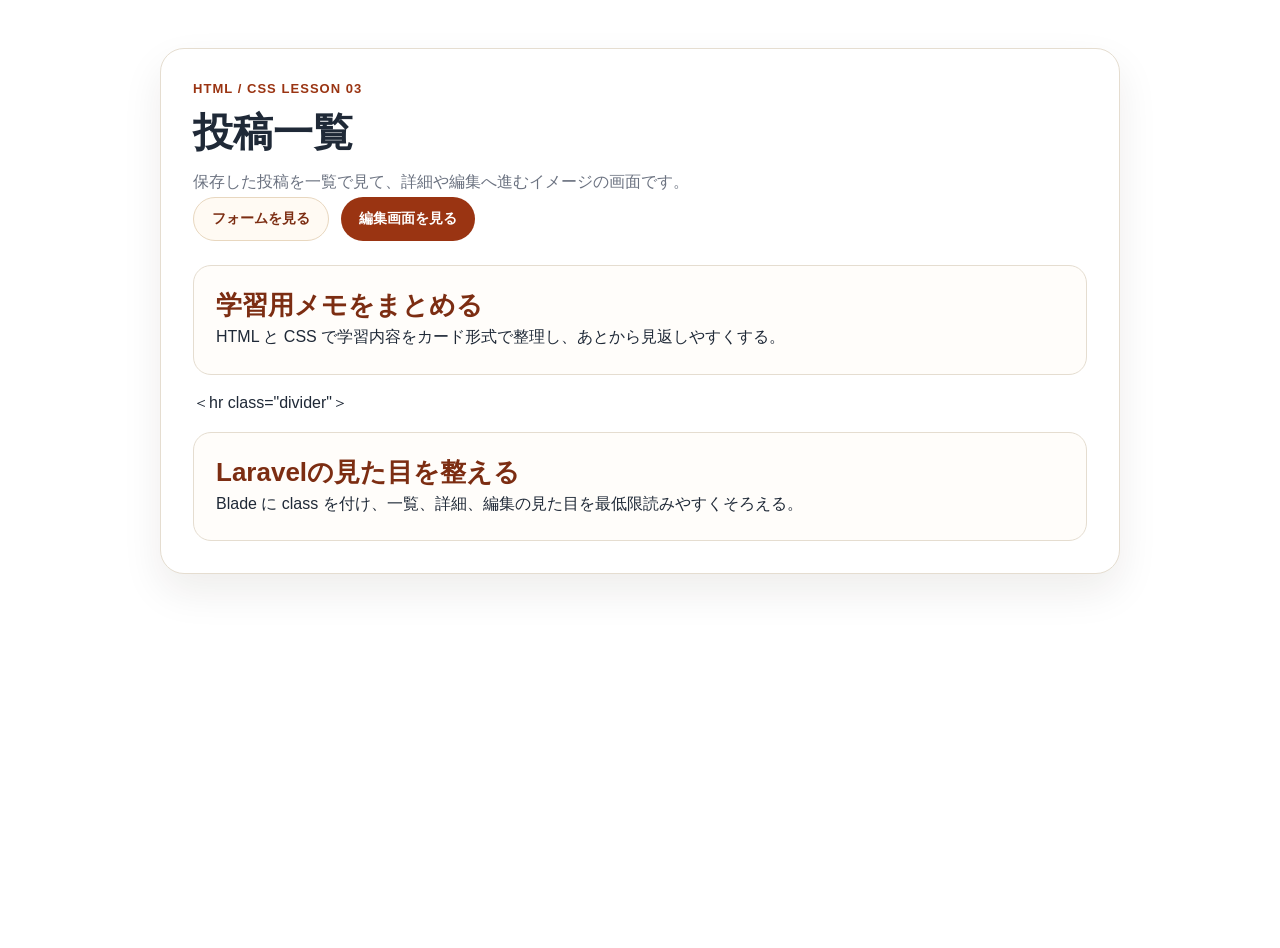
==== html-css/lesson03/index.html @ 35960b4e "feat: HTML・CSS lesson03 の投稿画面を追加" ====
<!DOCTYPE html>
<html lang="ja">
<head>
    <meta charset="UTF-8">
    <meta name="viewport" content="width=device-width, initial-scale=1">
    <title>投稿一覧</title>
    <link rel="stylesheet" href="style.css">
</head>
<body class="app-body">
    <main class="page-shell">
        <section class="card stack-lg">
            <div class="heading low">
                <div class="stack-sm">
                    <p class="eyebrow">HTML / CSS LESSON 03</p>
                    <h1 class="page-title">投稿一覧</h1>
                    <p class="page-text">保存した投稿を一覧で見て、詳細や編集へ進むイメージの画面です。</p>
                </div>


            <div class="actions">
                <a class="button-link secondary-button" href="../lesson02/index.html">フォームを見る</a>
                <a class="button-link" href="edit.html">編集画面を見る</a>
                </div>
            </div>

            <div class="post-list">
                <article class="post-card stack-sm">
                    <h2 class="post-title">
                        <a class="post-link" href="show.html">学習用メモをまとめる</a>
                    </h2>
                    <p class="post-body">HTML と CSS で学習内容をカード形式で整理し、あとから見返しやすくする。</p>
                </article>
                ＜hr class="divider"＞

                <article class="post-card stack-sm">
                    <h2 class="post-title">
                        <a class="post-link" href="show.html">Laravelの見た目を整える</a>
                    </h2>
                    <p class="post-body">Blade に class を付け、一覧、詳細、編集の見た目を最低限読みやすくそろえる。</p>
                </article>
            </div>
        </section>
    </main>
</body>
</html>
---- html-css/lesson03/style.css ----
:root {
--bg: #f5f1ea;
--surface: #ffffff;
--surface-soft: #fffaf3;
--text: #1f2937;
--muted: #6b7280;
--line: #e5ddd0;
--primary: #9a3412;
--primary-dark: #7c2d12;   
--danger: #b91c1c;
--danger-dark: #991b1b;
--success-bg: #ecfdf3;
--success-border: #86efac;
--error-bg: #fff1f2;
--error-border: #fda4af;
--shadow: 0 18px 40px 0 rgba(42,31, 18, 0.08);
}

* {
    box-sizing: border-box;
}

body {
    margin: 0;
    font-family: 'Hiragino Sans', "Yu Gothic", sans-serif;
    background-color: linear-gradient(180deg, #fbf8f3 0%, #f3ede4 100%);
    color: var(--text);
}

a {
    color: inherit;
}

.app-body {
    min-height: 100vh;
}

.page-shell {
    width: min(960px, calc(100% - 32px));
    margin: 48px auto;
}

.narrow-shell {
    width: min(760px, calc(100% - 32px));
}

.card {
    background: var(--surface);
    border: 1px solid var(--line);
    box-shadow: var(--shadow);
    border-radius: 24px;
    box-shadow: var(--shadow);
    padding: 32px;
}

.stack-sm > * + * {
    margin-top: 8px;
}

.stack-md > * + * {
    margin-top: 16px;
}

.stack-lg > * + * {
    margin-top: 24px;
}

.eyebrow {
    margin: 0;
    color: var(--primary);
    font-size: 13px;
    font-weight: 700;
    letter-spacing: 0.08em;
    text-transform: uppercase;
}

.page-title {
    margin: 0;
    font-size: clamp(30px, 4vw, 40px);
    line-height: 1.8;
}

.page-text {
    margin: 0;
    color: var(--muted);
    font-size: 16px;
    line-height: 1.8;
}

.heading-row {
    display: flex;
    flex-wrap: wrap;
    justify-content: space-between;
    gap: 20px;
    align-items: flex-start;
}

.actions {
    display: flex;
    flex-wrap: wrap;
    gap: 12px;
}

.button-link,
.primary-button,
.danger-button {
    display: inline-flex;
    align-items: center;
    justify-content: center;
    min-height: 44px;
    padding: 0px 18px;
    border-radius: 999px;
    border: none;
    text-decoration: none;  
    font-size: 14px;
    font-weight: 700;
    cursor: pointer;
}

.button-link,
.primary-button {
    background-color: var(--primary);
    color: #fff;
}

.button-link:hover,
.primary-button:hover {
    background: var(--primary-dark);
}

.secondary-button {
    background: var(--surface-soft);
    color: var(--primary-dark);
    border: 1px solid #e8d7bf;
}

.secondary-button:hover {
    background: #f8ebd8;
} 

.danger-button {
    background: var(--danger);
    color: #fff;
}

.danger-button:hover {
    background: var(--danger-dark);
} 

.text-link {
    color: var(--primary-dark);
    font-weight: 700;
    text-decoration: none;
}

.text-link:hover {
    text-decoration: underline;
}

.field {
    display: flex;
    flex-direction: column;
    gap: 8px;
}

.field-label {
    font-weight: 700;
}

.field-input {
    width: 100%;
    padding: 12px 14px;
    border: 1px solid #d5c6b4;
    border-radius: 14px;
    background: #fffdfa;
    font: inherit;
}

.field-input:focus {
    outline: 2px solid #f6c89f;
    outline-offset: 2px;
    border-color: #c28e61;
}

.field-textarea {
    min-height: 180px;
    resize: vertical;
}

.post-list {
    display: grid;
    gap: 18px;
}

.post-card {
    padding: 22px;
    border: 1px solid var(--line);
    border-radius: 18px;
    background: #fffdfa;
}

.post-title {
    margin: 0;
    font-size: 26px;
}

.post-link {
    color: var(--primary-dark);
    text-decoration: none;
}

.post-body {
    margin: 0;
    white-space: pre-wrap;
    line-height: 1.8;
}

.divider {
    border: none;
    border-top: 1px solid var(--line);
    margin: 0;
}

@media (max-width: 640px) {
    .page-shell,
    .narrow-shell {
        width: min(100% - 24px, 100%);
        margin: 24px auto;
    }

    .card {
        padding: 22px 18px;
        border-radius: 18px;
    }

    .page-title {
        font-size: 28px;
    }

    .heading-row {
        flex-direction: column;
    }

    .actions {
        width: 100%;
    }

    .button-link,
    .primary-button,
    .danger-button {
        width: 100%;
    }
}
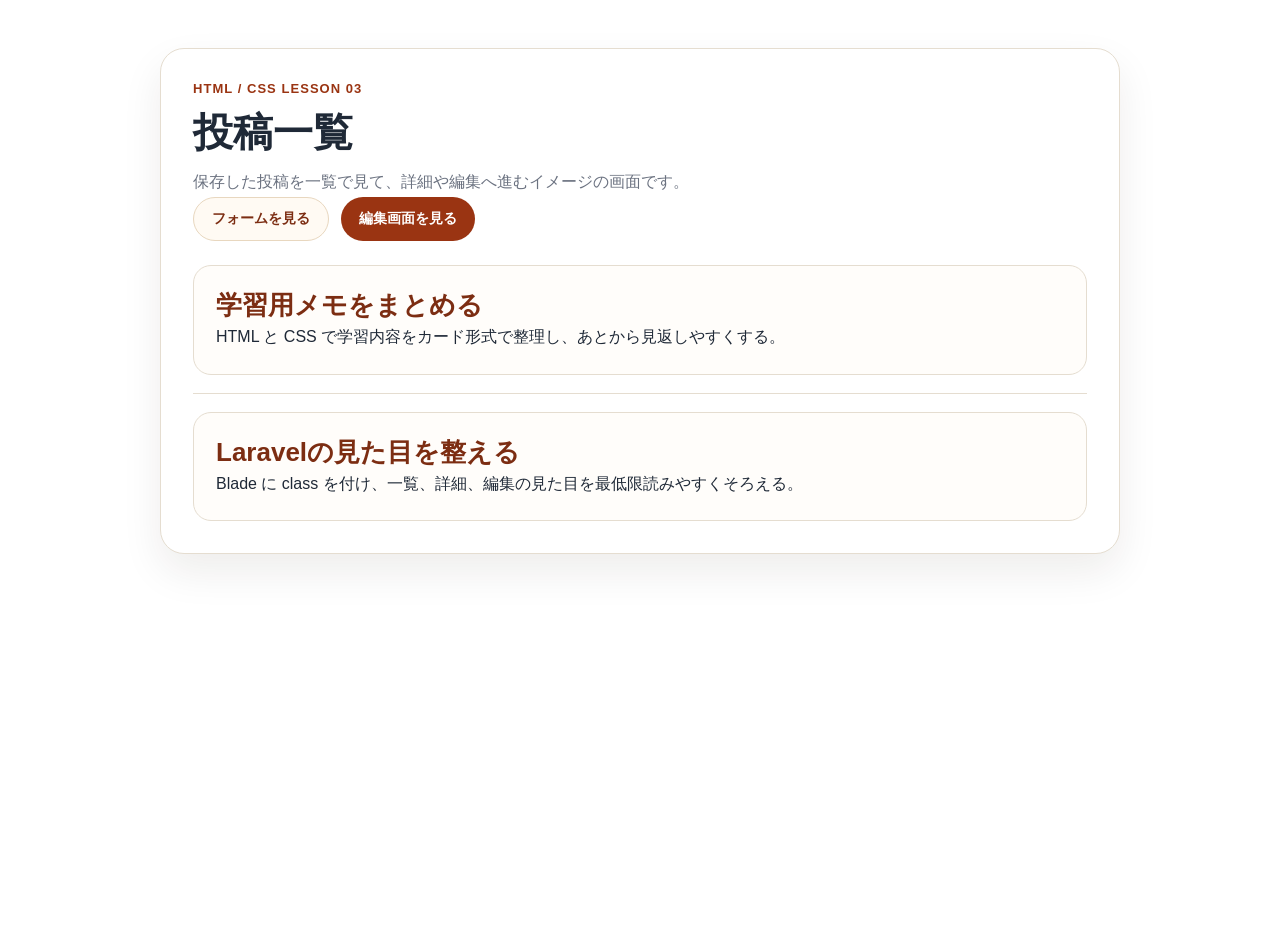
==== commit 48604daa: "feat: divider表示問題修正" ====
--- a/html-css/lesson03/index.html
+++ b/html-css/lesson03/index.html
@@ -30,7 +30,7 @@
                     </h2>
                     <p class="post-body">HTML と CSS で学習内容をカード形式で整理し、あとから見返しやすくする。</p>
                 </article>
-                ＜hr class="divider"＞
+                <hr class="divider">
 
                 <article class="post-card stack-sm">
                     <h2 class="post-title">
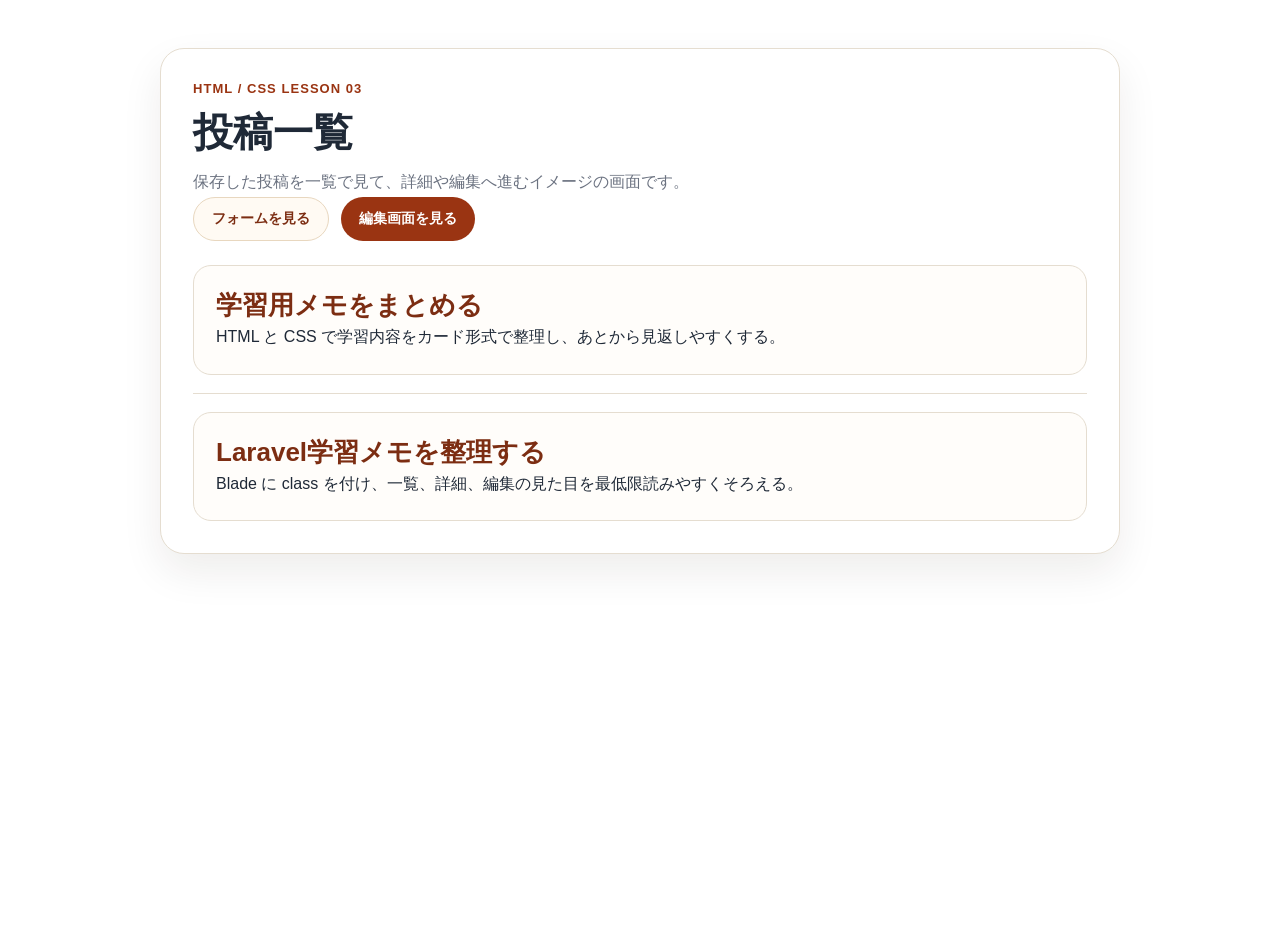
==== commit 0f5c42f9: "feat: 一覧画面の2件目の投稿タイトルを修正" ====
--- a/html-css/lesson03/index.html
+++ b/html-css/lesson03/index.html
@@ -34,7 +34,7 @@
 
                 <article class="post-card stack-sm">
                     <h2 class="post-title">
-                        <a class="post-link" href="show.html">Laravelの見た目を整える</a>
+                        <a class="post-link" href="show.html">Laravel学習メモを整理する</a>
                     </h2>
                     <p class="post-body">Blade に class を付け、一覧、詳細、編集の見た目を最低限読みやすくそろえる。</p>
                 </article>
